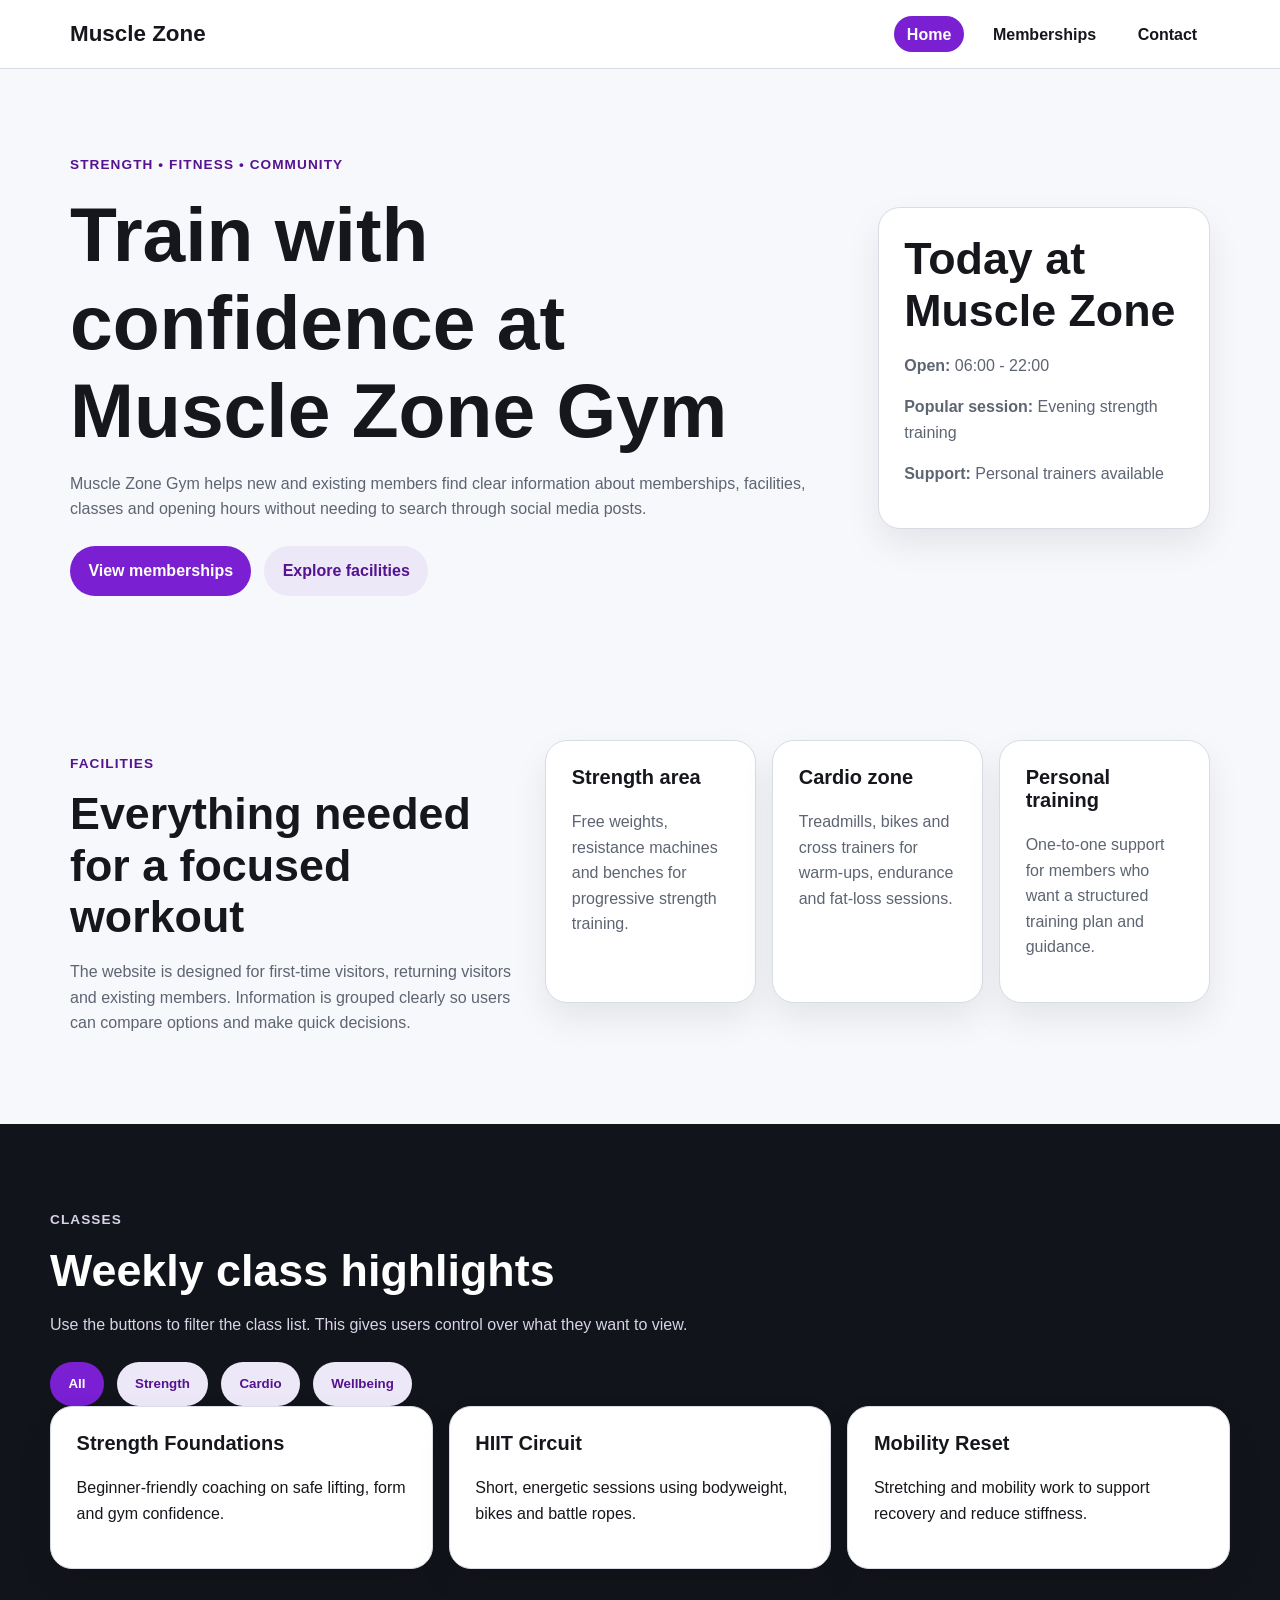
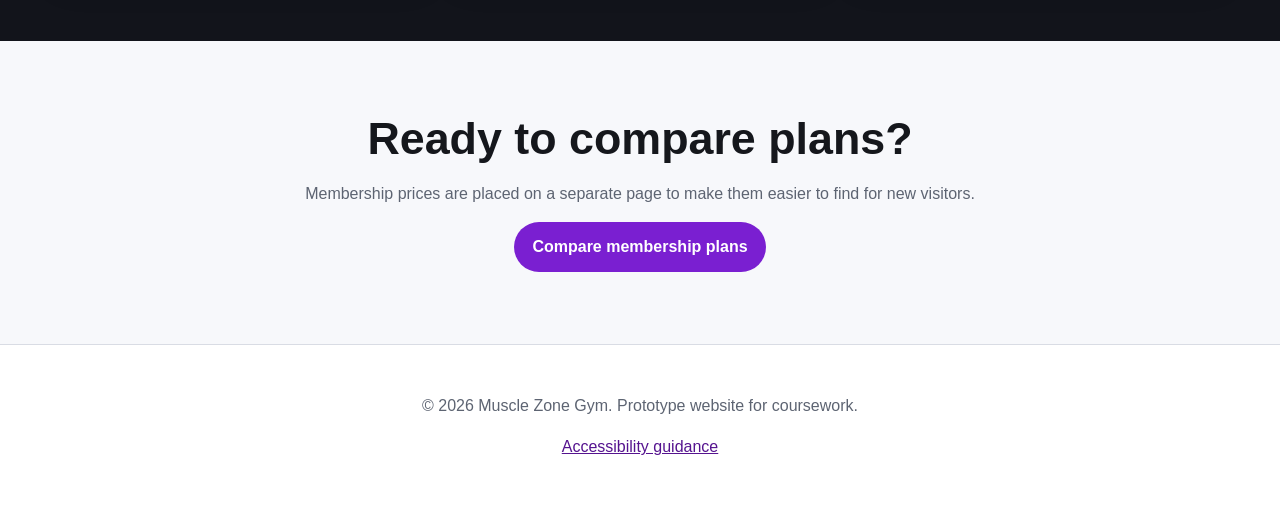
==== index.html @ cc262967 "Initial project setup with website structure" ====
<!DOCTYPE html>
<html lang="en-GB">
<head>
  <meta charset="UTF-8">
  <meta name="viewport" content="width=device-width, initial-scale=1.0">
  <meta name="description" content="Muscle Zone Gym - accessible gym website prototype for memberships, classes and contact information.">
  <title>Muscle Zone Gym | Home</title>
  <link rel="stylesheet" href="css/style.css">
</head>
<body>
  <a class="skip-link" href="#main-content">Skip to main content</a>

  <header class="site-header">
    <nav class="navbar" aria-label="Main navigation">
      <a class="logo" href="index.html" aria-label="Muscle Zone Gym home">Muscle Zone</a>
      <button class="menu-toggle" type="button" aria-label="Open navigation menu" aria-expanded="false">
        ☰
      </button>
      <ul class="nav-links" id="primary-navigation">
        <li><a href="index.html" aria-current="page">Home</a></li>
        <li><a href="membership.html">Memberships</a></li>
        <li><a href="contact.html">Contact</a></li>
      </ul>
    </nav>
  </header>

  <main id="main-content">
    <section class="hero section-padding">
      <div class="hero-content">
        <p class="eyebrow">Strength • Fitness • Community</p>
        <h1>Train with confidence at Muscle Zone Gym</h1>
        <p>
          Muscle Zone Gym helps new and existing members find clear information about memberships,
          facilities, classes and opening hours without needing to search through social media posts.
        </p>
        <div class="button-group">
          <a class="btn btn-primary" href="membership.html">View memberships</a>
          <a class="btn btn-secondary" href="#services">Explore facilities</a>
        </div>
      </div>
      <div class="hero-card" aria-label="Gym opening summary">
        <h2>Today at Muscle Zone</h2>
        <p><strong>Open:</strong> 06:00 - 22:00</p>
        <p><strong>Popular session:</strong> Evening strength training</p>
        <p><strong>Support:</strong> Personal trainers available</p>
      </div>
    </section>

    <section class="section-padding intro-grid" id="services">
      <div>
        <p class="eyebrow">Facilities</p>
        <h2>Everything needed for a focused workout</h2>
        <p>
          The website is designed for first-time visitors, returning visitors and existing members.
          Information is grouped clearly so users can compare options and make quick decisions.
        </p>
      </div>
      <div class="cards-grid">
        <article class="info-card">
          <h3>Strength area</h3>
          <p>Free weights, resistance machines and benches for progressive strength training.</p>
        </article>
        <article class="info-card">
          <h3>Cardio zone</h3>
          <p>Treadmills, bikes and cross trainers for warm-ups, endurance and fat-loss sessions.</p>
        </article>
        <article class="info-card">
          <h3>Personal training</h3>
          <p>One-to-one support for members who want a structured training plan and guidance.</p>
        </article>
      </div>
    </section>

    <section class="section-padding dark-section">
      <div class="section-heading">
        <p class="eyebrow">Classes</p>
        <h2>Weekly class highlights</h2>
        <p>Use the buttons to filter the class list. This gives users control over what they want to view.</p>
      </div>

      <div class="filter-controls" aria-label="Class filters">
        <button class="filter-btn active" type="button" data-filter="all">All</button>
        <button class="filter-btn" type="button" data-filter="strength">Strength</button>
        <button class="filter-btn" type="button" data-filter="cardio">Cardio</button>
        <button class="filter-btn" type="button" data-filter="wellbeing">Wellbeing</button>
      </div>

      <div class="class-list" aria-live="polite">
        <article class="class-card" data-category="strength">
          <h3>Strength Foundations</h3>
          <p>Beginner-friendly coaching on safe lifting, form and gym confidence.</p>
        </article>
        <article class="class-card" data-category="cardio">
          <h3>HIIT Circuit</h3>
          <p>Short, energetic sessions using bodyweight, bikes and battle ropes.</p>
        </article>
        <article class="class-card" data-category="wellbeing">
          <h3>Mobility Reset</h3>
          <p>Stretching and mobility work to support recovery and reduce stiffness.</p>
        </article>
      </div>
    </section>

    <section class="section-padding cta-section">
      <h2>Ready to compare plans?</h2>
      <p>Membership prices are placed on a separate page to make them easier to find for new visitors.</p>
      <a class="btn btn-primary" href="membership.html">Compare membership plans</a>
    </section>
  </main>

  <footer class="site-footer">
    <p>&copy; 2026 Muscle Zone Gym. Prototype website for coursework.</p>
    <p><a href="https://www.w3.org/WAI/standards-guidelines/wcag/" target="_blank" rel="noopener noreferrer">Accessibility guidance</a></p>
  </footer>

  <script src="js/script.js"></script>
</body>
</html>
---- css/style.css ----
/* ==============================
   Muscle Zone Gym - Main Styles
   Custom CSS written for Assignment 2
   ============================== */

:root {
  --colour-bg: #f7f8fb;
  --colour-text: #15171c;
  --colour-muted: #5d6472;
  --colour-primary: #7a1fd1;
  --colour-primary-dark: #55138f;
  --colour-dark: #12141b;
  --colour-card: #ffffff;
  --colour-border: #d9dce4;
  --shadow-soft: 0 16px 35px rgba(0, 0, 0, 0.08);
  --radius-lg: 22px;
  --radius-md: 14px;
}

* {
  box-sizing: border-box;
}

html {
  scroll-behavior: smooth;
}

body {
  margin: 0;
  font-family: Arial, Helvetica, sans-serif;
  line-height: 1.6;
  color: var(--colour-text);
  background: var(--colour-bg);
}

img {
  max-width: 100%;
  height: auto;
}

a {
  color: var(--colour-primary-dark);
}

a:focus,
button:focus,
input:focus,
select:focus,
textarea:focus {
  outline: 3px solid #ffbf47;
  outline-offset: 3px;
}

.skip-link {
  position: absolute;
  left: 1rem;
  top: -100px;
  background: var(--colour-dark);
  color: #fff;
  padding: 0.8rem 1rem;
  z-index: 10;
}

.skip-link:focus {
  top: 1rem;
}

/* Header and navigation */
.site-header {
  background: #fff;
  border-bottom: 1px solid var(--colour-border);
  position: sticky;
  top: 0;
  z-index: 5;
}

.navbar {
  max-width: 1180px;
  margin: 0 auto;
  padding: 1rem 1.25rem;
  display: flex;
  justify-content: space-between;
  align-items: center;
}

.logo {
  font-weight: 800;
  font-size: 1.4rem;
  text-decoration: none;
  color: var(--colour-text);
}

.nav-links {
  display: flex;
  gap: 1rem;
  align-items: center;
  margin: 0;
  padding: 0;
  list-style: none;
}

.nav-links a {
  color: var(--colour-text);
  font-weight: 700;
  text-decoration: none;
  padding: 0.6rem 0.8rem;
  border-radius: 999px;
}

.nav-links a:hover,
.nav-links a[aria-current="page"] {
  background: var(--colour-primary);
  color: #fff;
}

.menu-toggle {
  display: none;
  border: 0;
  background: var(--colour-primary);
  color: #fff;
  padding: 0.65rem 0.8rem;
  border-radius: 10px;
  font-size: 1.2rem;
  cursor: pointer;
}

/* Shared layout */
.section-padding {
  max-width: 1180px;
  margin: 0 auto;
  padding: 4.5rem 1.25rem;
}

.eyebrow {
  color: var(--colour-primary-dark);
  font-weight: 800;
  text-transform: uppercase;
  letter-spacing: 0.08em;
  font-size: 0.85rem;
}

h1,
h2,
h3 {
  line-height: 1.15;
  margin-top: 0;
}

h1 {
  font-size: clamp(2.4rem, 7vw, 4.8rem);
  margin-bottom: 1rem;
}

h2 {
  font-size: clamp(1.8rem, 4vw, 2.8rem);
  margin-bottom: 1rem;
}

h3 {
  font-size: 1.25rem;
}

p {
  color: var(--colour-muted);
}

.button-group,
.filter-controls {
  display: flex;
  flex-wrap: wrap;
  gap: 0.8rem;
  margin-top: 1.5rem;
}

.btn,
.filter-btn {
  border: 0;
  border-radius: 999px;
  display: inline-flex;
  align-items: center;
  justify-content: center;
  min-height: 44px;
  padding: 0.75rem 1.15rem;
  font-weight: 800;
  text-decoration: none;
  cursor: pointer;
}

.btn-primary,
.filter-btn.active {
  background: var(--colour-primary);
  color: #fff;
}

.btn-secondary,
.filter-btn {
  background: #ece8f7;
  color: var(--colour-primary-dark);
}

/* Home page */
.hero {
  display: grid;
  grid-template-columns: minmax(0, 1.4fr) minmax(280px, 0.6fr);
  gap: 2rem;
  align-items: center;
}

.hero-card,
.info-card,
.price-card,
.contact-panel,
.contact-form,
.class-card {
  background: var(--colour-card);
  border: 1px solid var(--colour-border);
  border-radius: var(--radius-lg);
  box-shadow: var(--shadow-soft);
  padding: 1.6rem;
}

.intro-grid,
.two-column,
.contact-grid {
  display: grid;
  grid-template-columns: 0.8fr 1.2fr;
  gap: 2rem;
  align-items: start;
}

.cards-grid,
.pricing-grid,
.class-list {
  display: grid;
  grid-template-columns: repeat(3, minmax(0, 1fr));
  gap: 1rem;
}

.dark-section {
  max-width: 100%;
  background: var(--colour-dark);
  color: #fff;
}

.dark-section .section-heading,
.dark-section .filter-controls,
.dark-section .class-list {
  max-width: 1180px;
  margin-left: auto;
  margin-right: auto;
}

.dark-section p,
.dark-section .eyebrow {
  color: #d8d3e6;
}

.class-card h3,
.class-card p {
  color: var(--colour-text);
}

.cta-section {
  text-align: center;
}

/* Membership page */
.page-hero {
  text-align: center;
  max-width: 850px;
}

.price-card ul {
  padding-left: 1.2rem;
}

.price-card li {
  margin-bottom: 0.55rem;
}

.price-card.featured {
  border: 3px solid var(--colour-primary);
  transform: translateY(-0.5rem);
}

.price {
  font-size: 2rem;
  font-weight: 900;
  color: var(--colour-text);
}

.price span {
  font-size: 1rem;
  color: var(--colour-muted);
}

.popular-label {
  display: inline-block;
  background: var(--colour-primary);
  color: #fff;
  padding: 0.3rem 0.7rem;
  border-radius: 999px;
  font-weight: 800;
}

/* Modal */
.modal {
  position: fixed;
  inset: 0;
  background: rgba(0, 0, 0, 0.65);
  display: grid;
  place-items: center;
  padding: 1rem;
  z-index: 20;
}

.modal-content {
  background: #fff;
  max-width: 460px;
  width: 100%;
  padding: 2rem;
  border-radius: var(--radius-lg);
  position: relative;
}

.modal-close {
  position: absolute;
  right: 1rem;
  top: 1rem;
  background: #ece8f7;
  border: 0;
  border-radius: 50%;
  width: 38px;
  height: 38px;
  cursor: pointer;
  font-size: 1.5rem;
}

/* Contact page */
.hours-list div {
  display: flex;
  justify-content: space-between;
  border-bottom: 1px solid var(--colour-border);
  padding: 0.75rem 0;
  gap: 1rem;
}

.hours-list dt {
  font-weight: 800;
}

.hours-list dd {
  margin: 0;
}

.contact-form {
  display: flex;
  flex-direction: column;
  gap: 0.8rem;
}

label {
  font-weight: 800;
}

input,
select,
textarea {
  width: 100%;
  border: 1px solid var(--colour-border);
  border-radius: var(--radius-md);
  padding: 0.9rem;
  font: inherit;
}

.form-message {
  font-weight: 800;
}

.site-footer {
  text-align: center;
  padding: 2rem 1rem;
  background: #fff;
  border-top: 1px solid var(--colour-border);
}

/* Responsive design */
@media (max-width: 850px) {
  .menu-toggle {
    display: inline-flex;
  }

  .nav-links {
    position: absolute;
    top: 100%;
    left: 0;
    right: 0;
    background: #fff;
    border-bottom: 1px solid var(--colour-border);
    flex-direction: column;
    align-items: stretch;
    padding: 1rem;
    display: none;
  }

  .nav-links.open {
    display: flex;
  }

  .nav-links a {
    display: block;
  }

  .hero,
  .intro-grid,
  .two-column,
  .contact-grid,
  .pricing-grid,
  .cards-grid,
  .class-list {
    grid-template-columns: 1fr;
  }

  .price-card.featured {
    transform: none;
  }
}

@media (max-width: 520px) {
  .section-padding {
    padding: 3rem 1rem;
  }

  .hours-list div {
    flex-direction: column;
  }

  .btn,
  .filter-btn {
    width: 100%;
  }
}
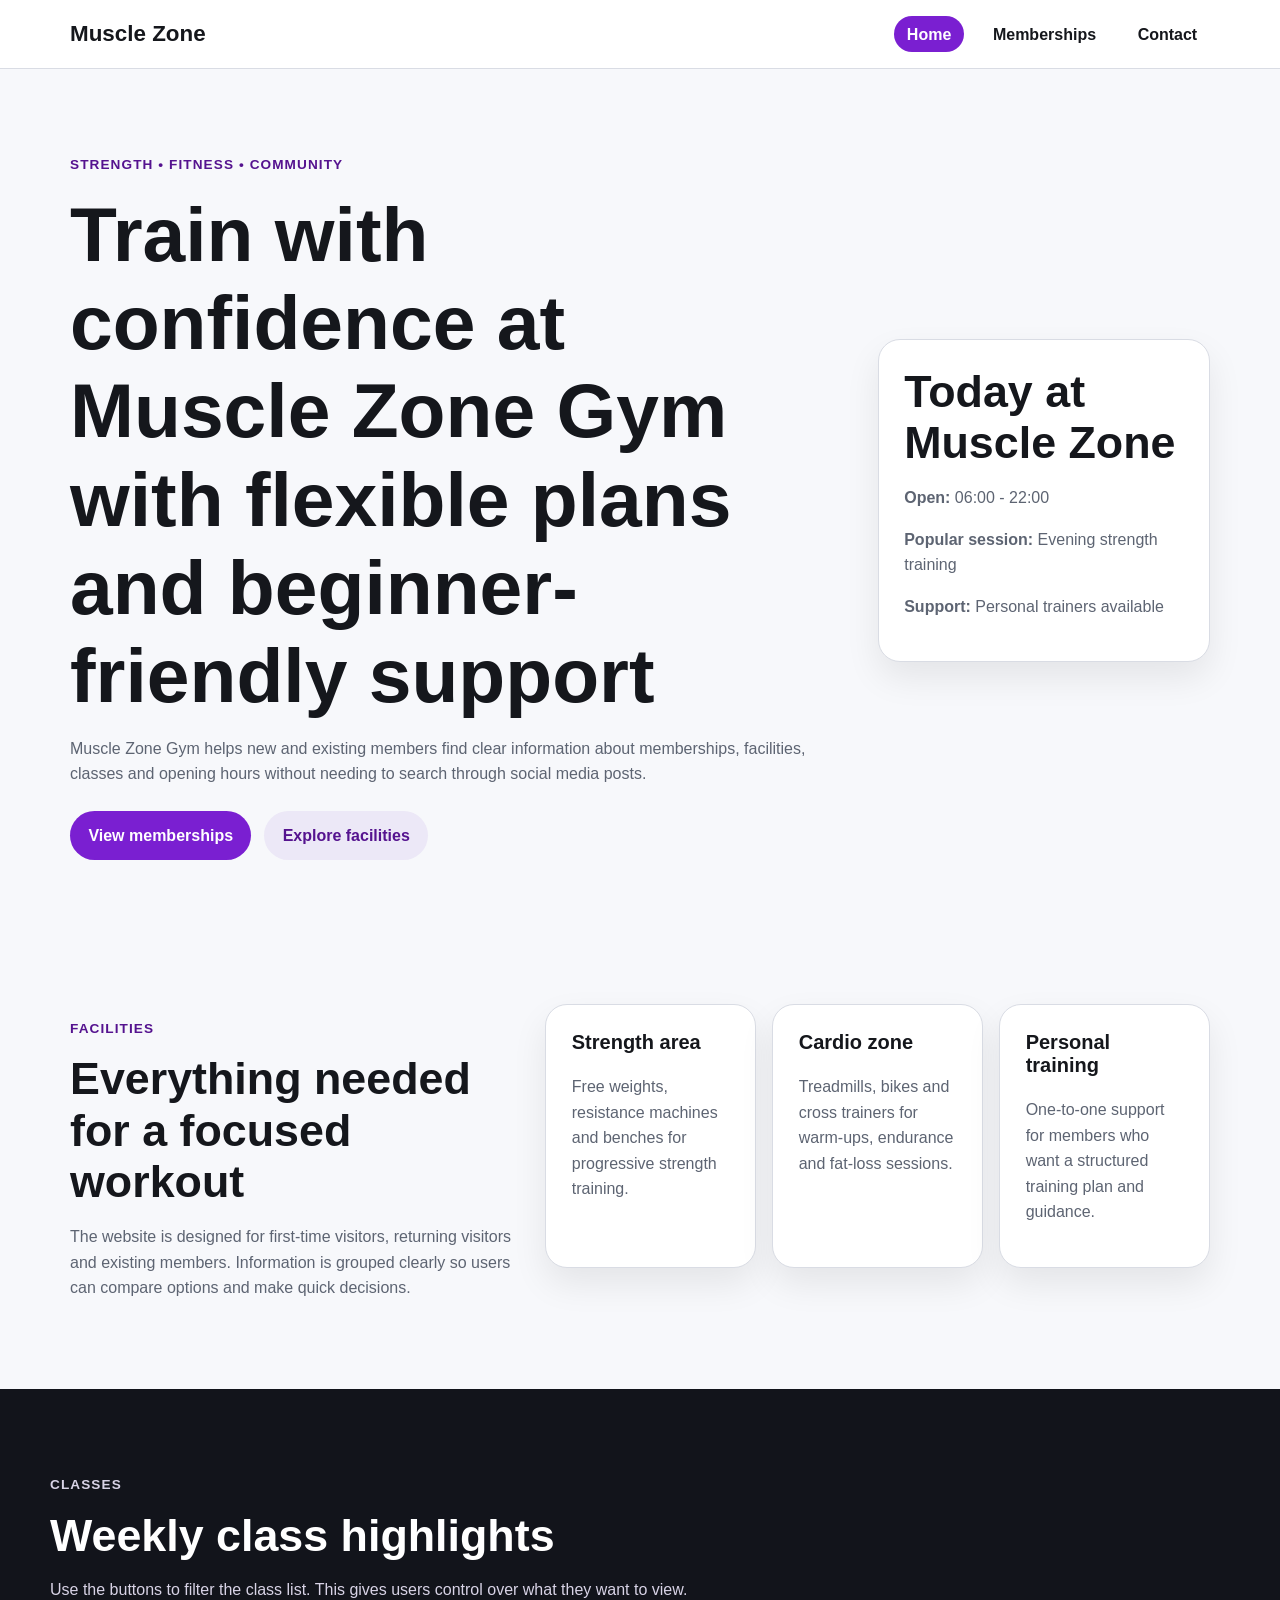
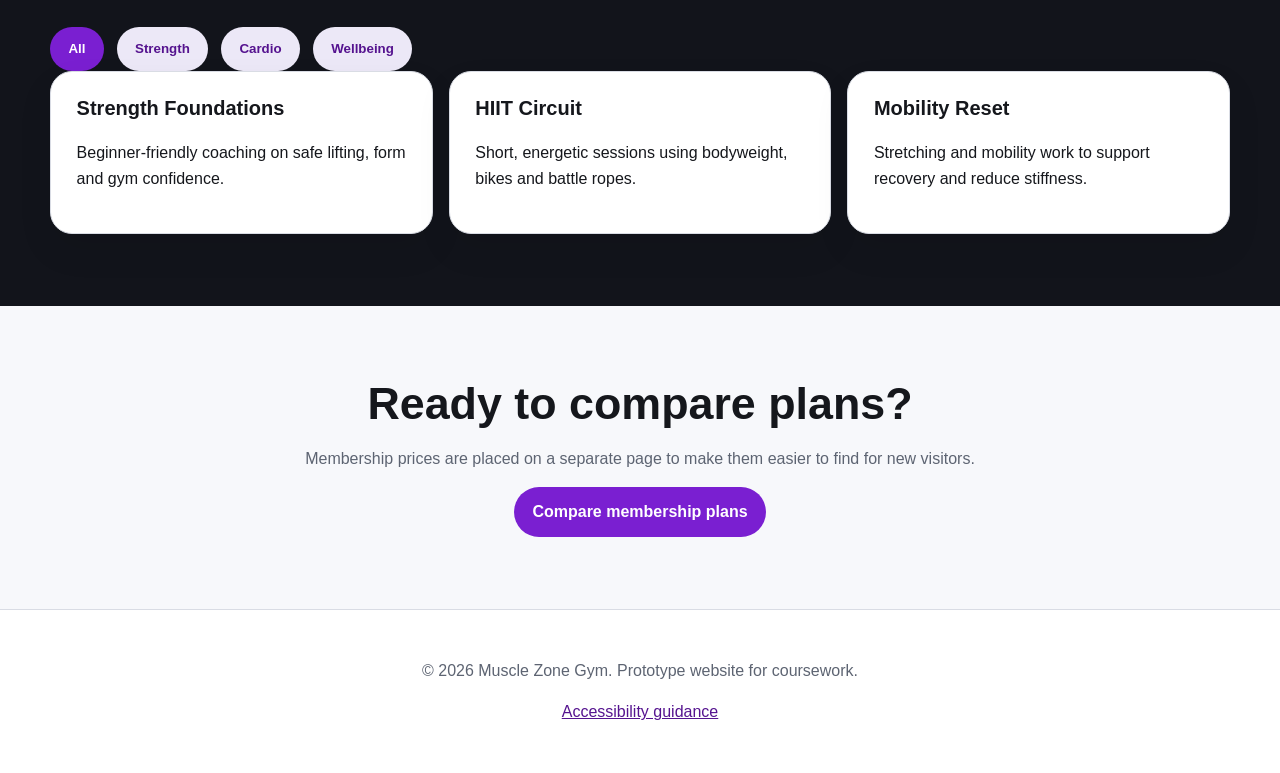
==== commit 451c6a22: "Update homepage content" ====
--- a/index.html
+++ b/index.html
@@ -28,7 +28,7 @@
     <section class="hero section-padding">
       <div class="hero-content">
         <p class="eyebrow">Strength • Fitness • Community</p>
-        <h1>Train with confidence at Muscle Zone Gym</h1>
+        <h1>Train with confidence at Muscle Zone Gym with flexible plans and beginner-friendly support</h1>
         <p>
           Muscle Zone Gym helps new and existing members find clear information about memberships,
           facilities, classes and opening hours without needing to search through social media posts.
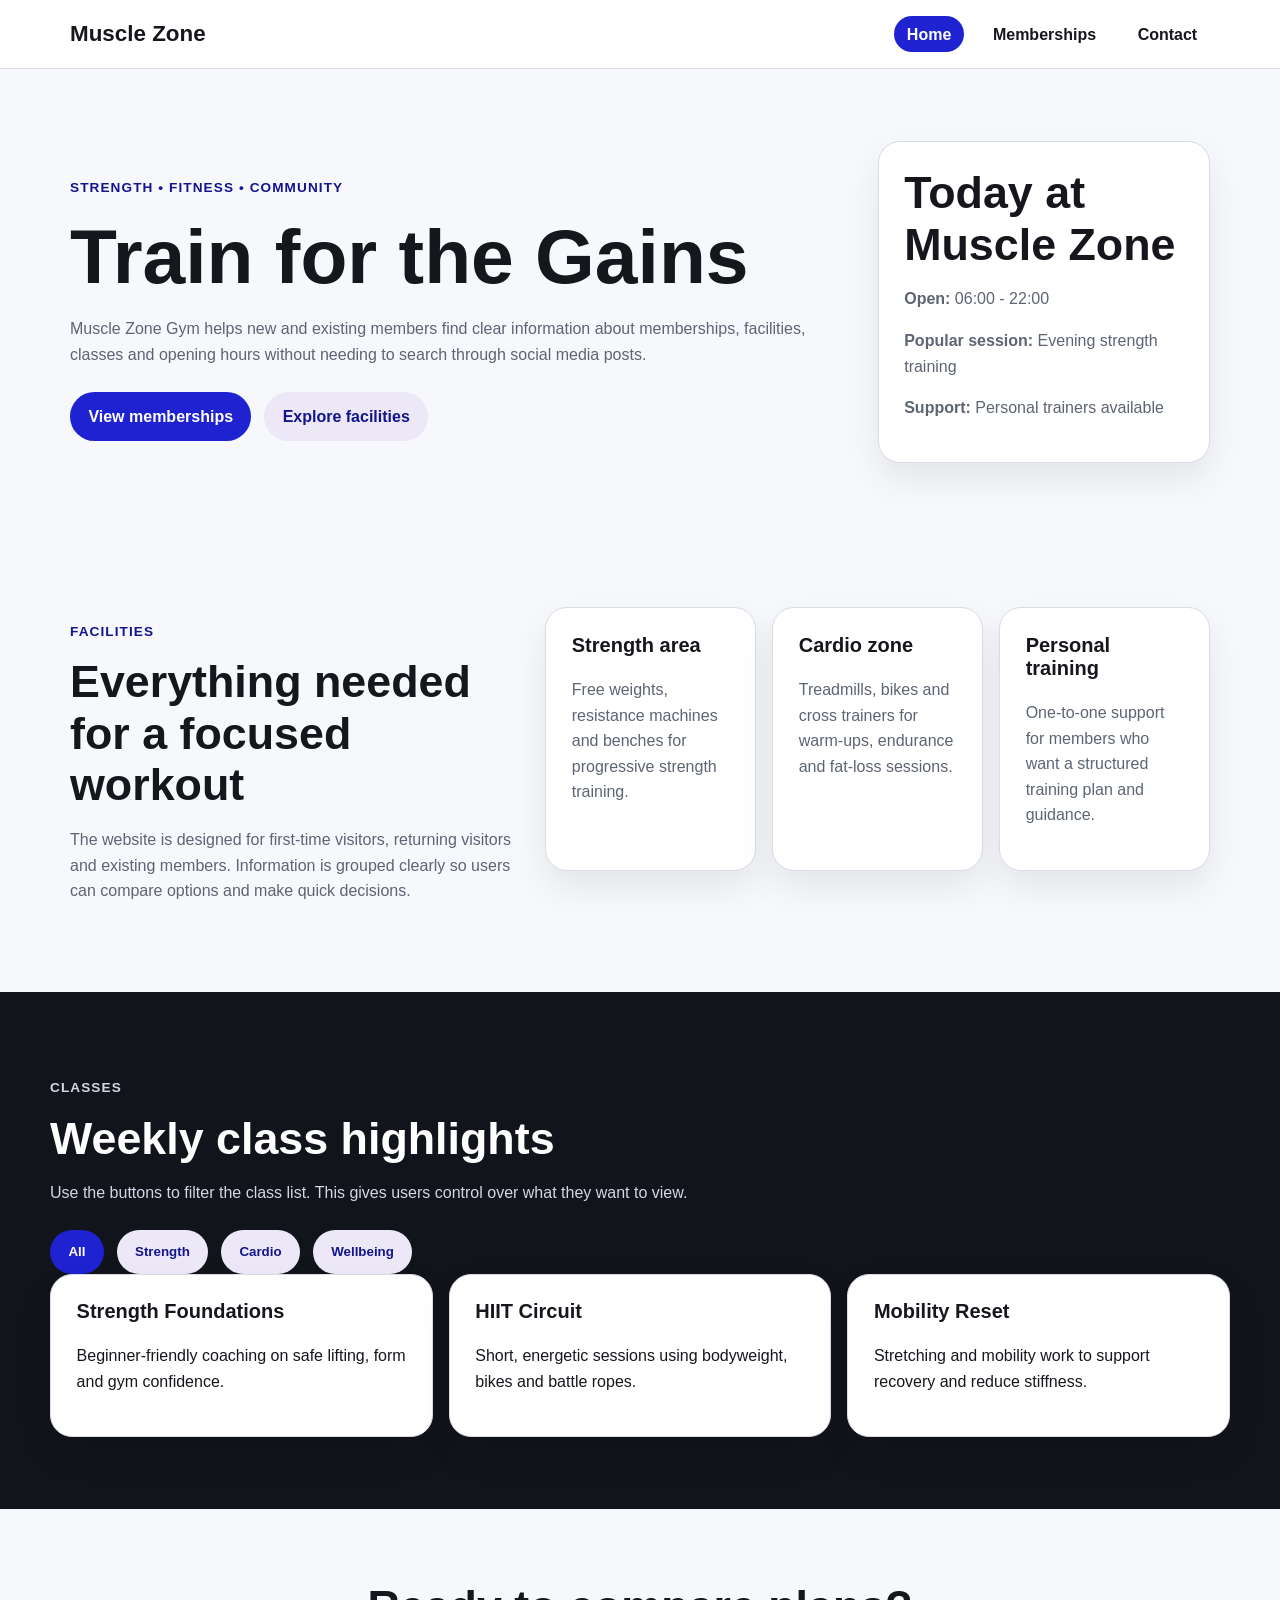
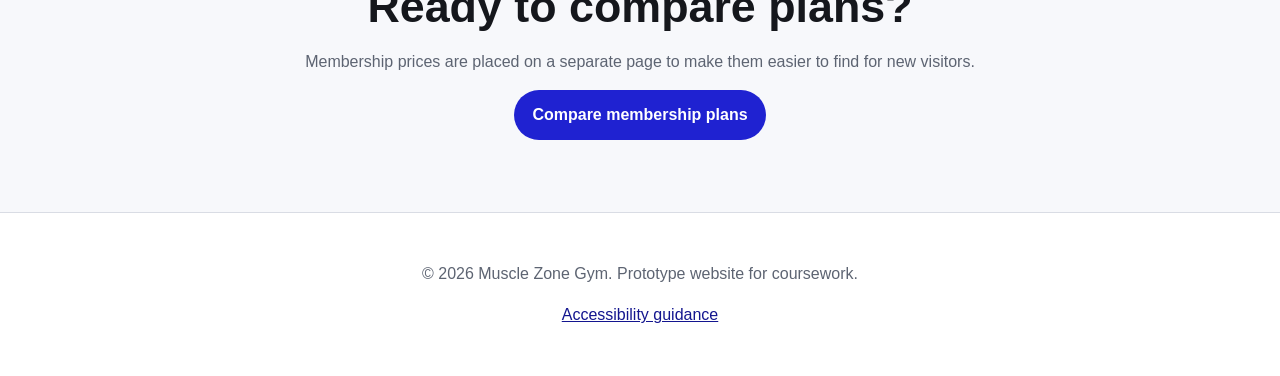
==== commit 629ac253: "Build homepage with gym overview and navigation" ====
--- a/index.html
+++ b/index.html
@@ -28,7 +28,7 @@
     <section class="hero section-padding">
       <div class="hero-content">
         <p class="eyebrow">Strength • Fitness • Community</p>
-        <h1>Train with confidence at Muscle Zone Gym with flexible plans and beginner-friendly support</h1>
+        <h1>Train for the Gains</h1>
         <p>
           Muscle Zone Gym helps new and existing members find clear information about memberships,
           facilities, classes and opening hours without needing to search through social media posts.
--- a/css/style.css
+++ b/css/style.css
@@ -7,8 +7,8 @@
   --colour-bg: #f7f8fb;
   --colour-text: #15171c;
   --colour-muted: #5d6472;
-  --colour-primary: #7a1fd1;
-  --colour-primary-dark: #55138f;
+  --colour-primary: #1f22d1;
+  --colour-primary-dark: #13158f;
   --colour-dark: #12141b;
   --colour-card: #ffffff;
   --colour-border: #d9dce4;
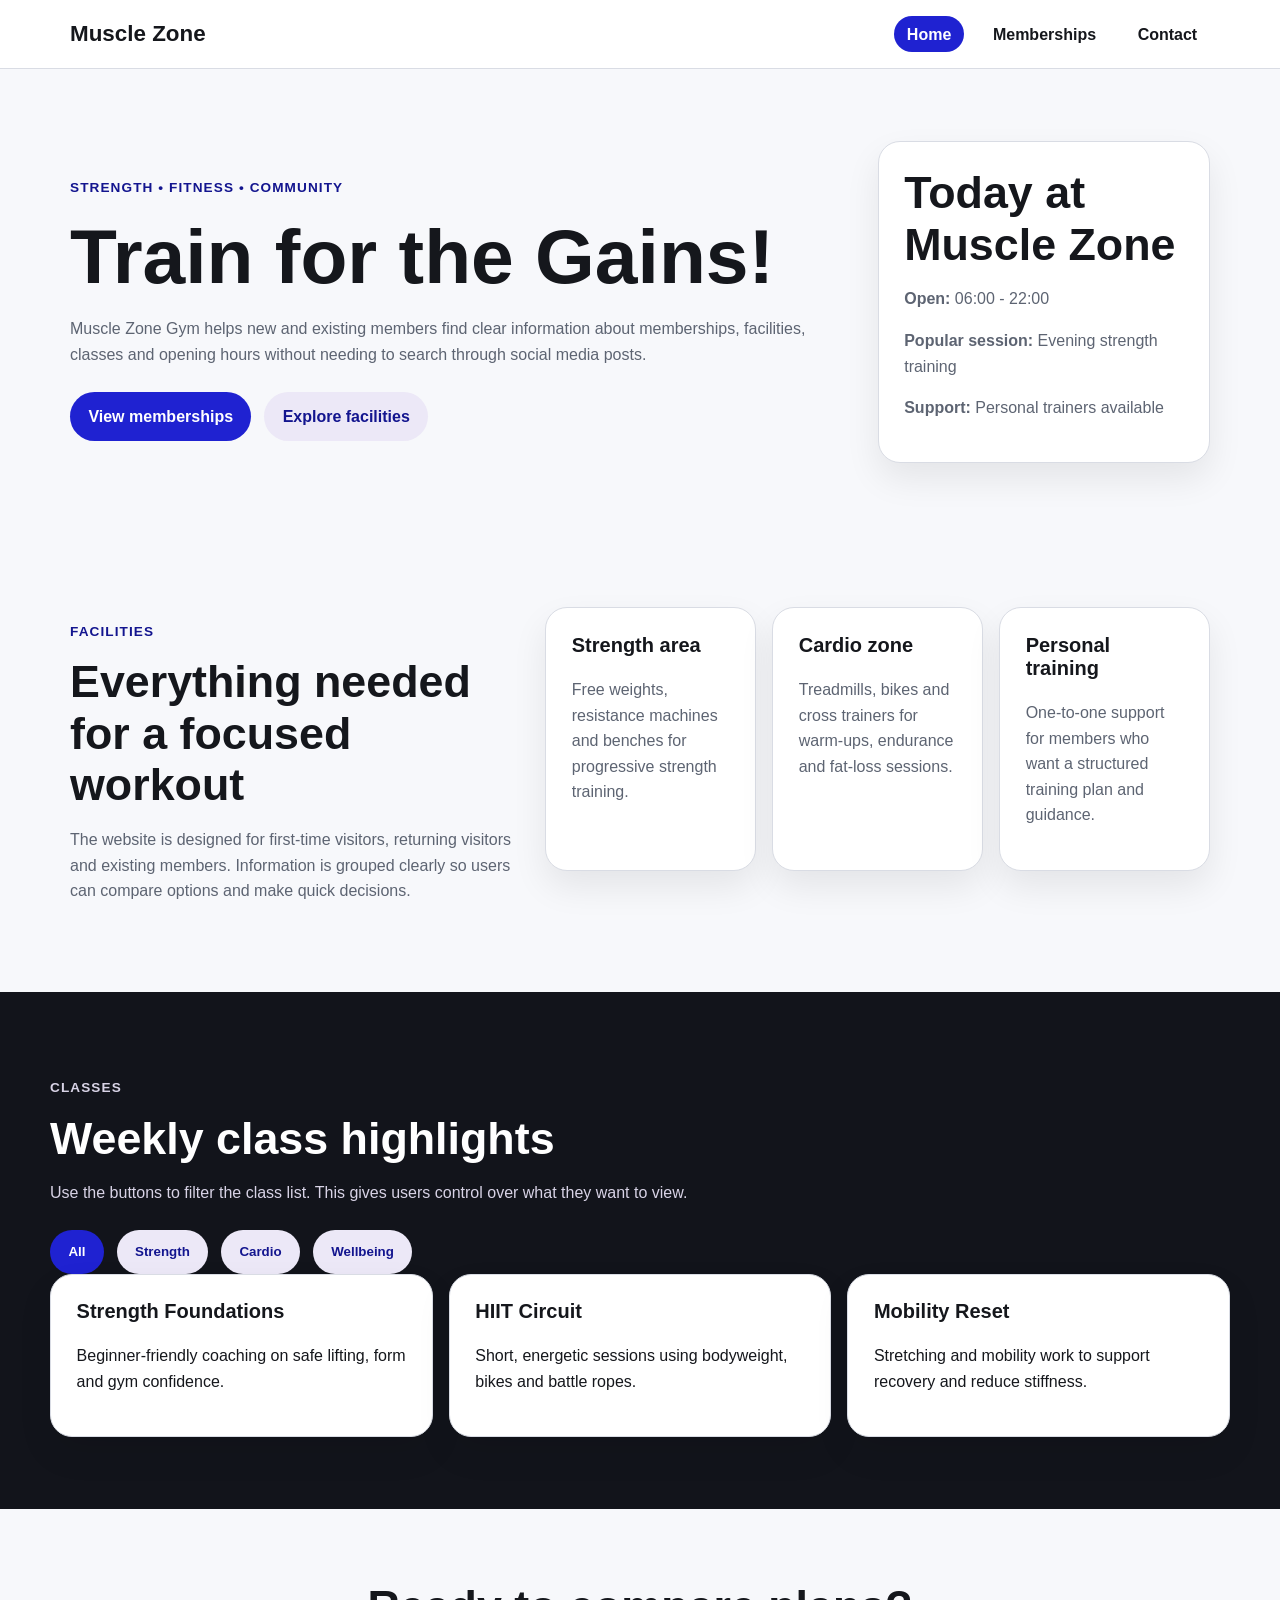
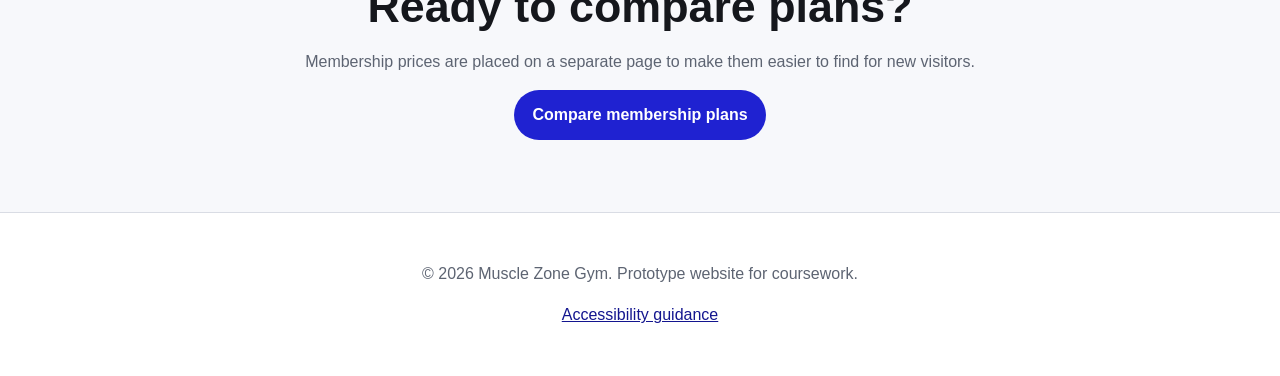
==== commit c3e7a3c3: "Build homepage with gym overview and navigation" ====
--- a/index.html
+++ b/index.html
@@ -28,7 +28,7 @@
     <section class="hero section-padding">
       <div class="hero-content">
         <p class="eyebrow">Strength • Fitness • Community</p>
-        <h1>Train for the Gains</h1>
+        <h1>Train for the Gains!</h1>
         <p>
           Muscle Zone Gym helps new and existing members find clear information about memberships,
           facilities, classes and opening hours without needing to search through social media posts.
